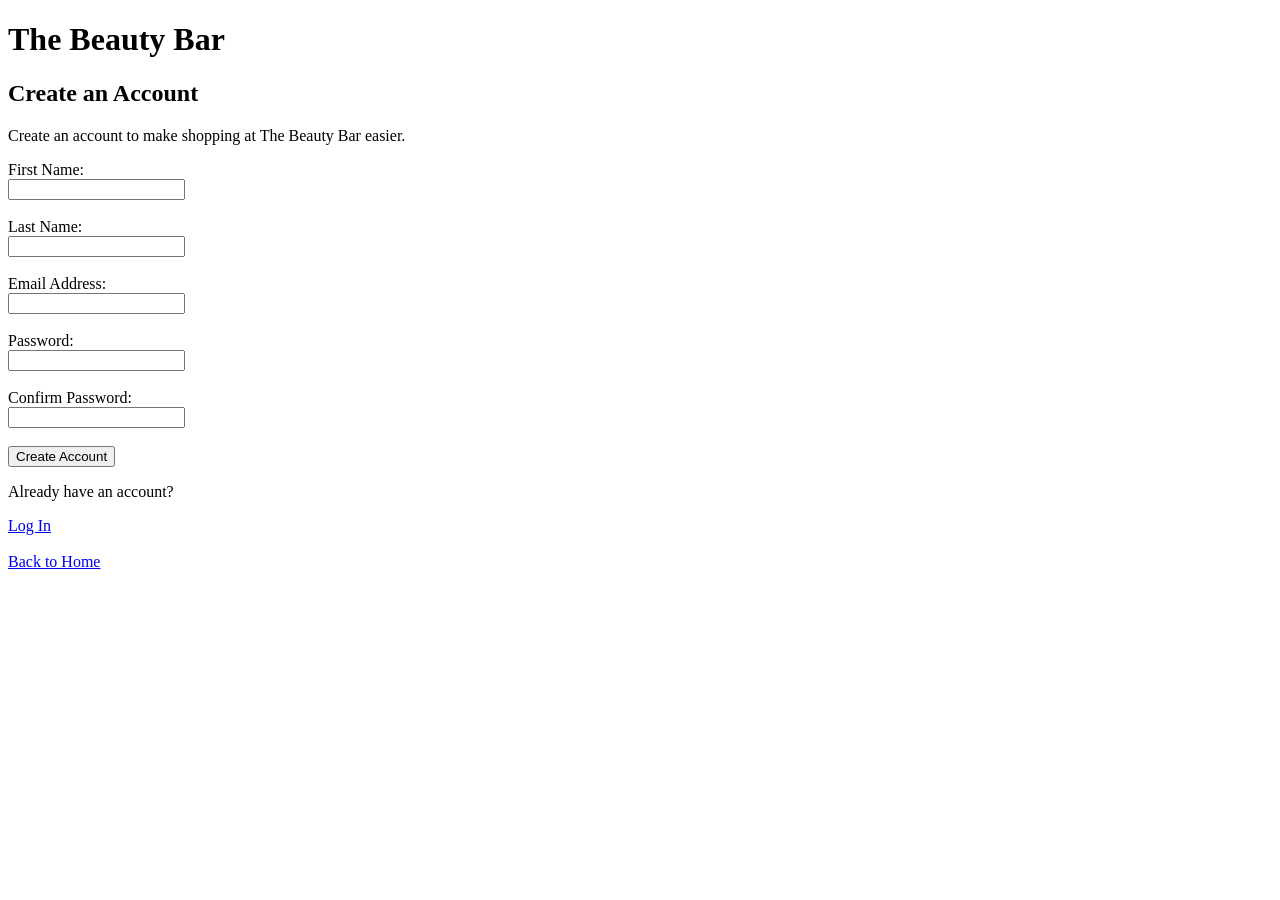
==== account.html @ bbb2ccdd "Add files via upload" ====
<!DOCTYPE html>
<html>
<head>
    <title>The Beauty Bar - Create Account</title>
</head>
<body>
    <h1>The Beauty Bar</h1>
    <h2>Create an Account</h2>
    <p>Create an account to make shopping at The Beauty Bar easier.</p>
    <form>
        <label for="firstName">First Name:</label>
        <br>
        <input type="text" id="firstName" name="firstName" required>
        <br><br>
        <label for="lastName">Last Name:</label>
        <br>
        <input type="text" id="lastName" name="lastName" required>
        <br><br>
        <label for="email">Email Address:</label>
        <br>
        <input type="email" id="email" name="email" required>
        <br><br>
        <label for="password">Password:</label>
        <br>
        <input type="password" id="password" name="password" required>
        <br><br>
        <label for="confirmPassword">Confirm Password:</label>
        <br>
        <input type="password" id="confirmPassword" name="confirmPassword" required>
        <br><br>
        <input type="submit" value="Create Account">
    </form>
    <p>Already have an account?</p>
    <a href="login.html">Log In</a>
    <br><br>
    <a href="home.html">Back to Home</a>
</body>
</html>
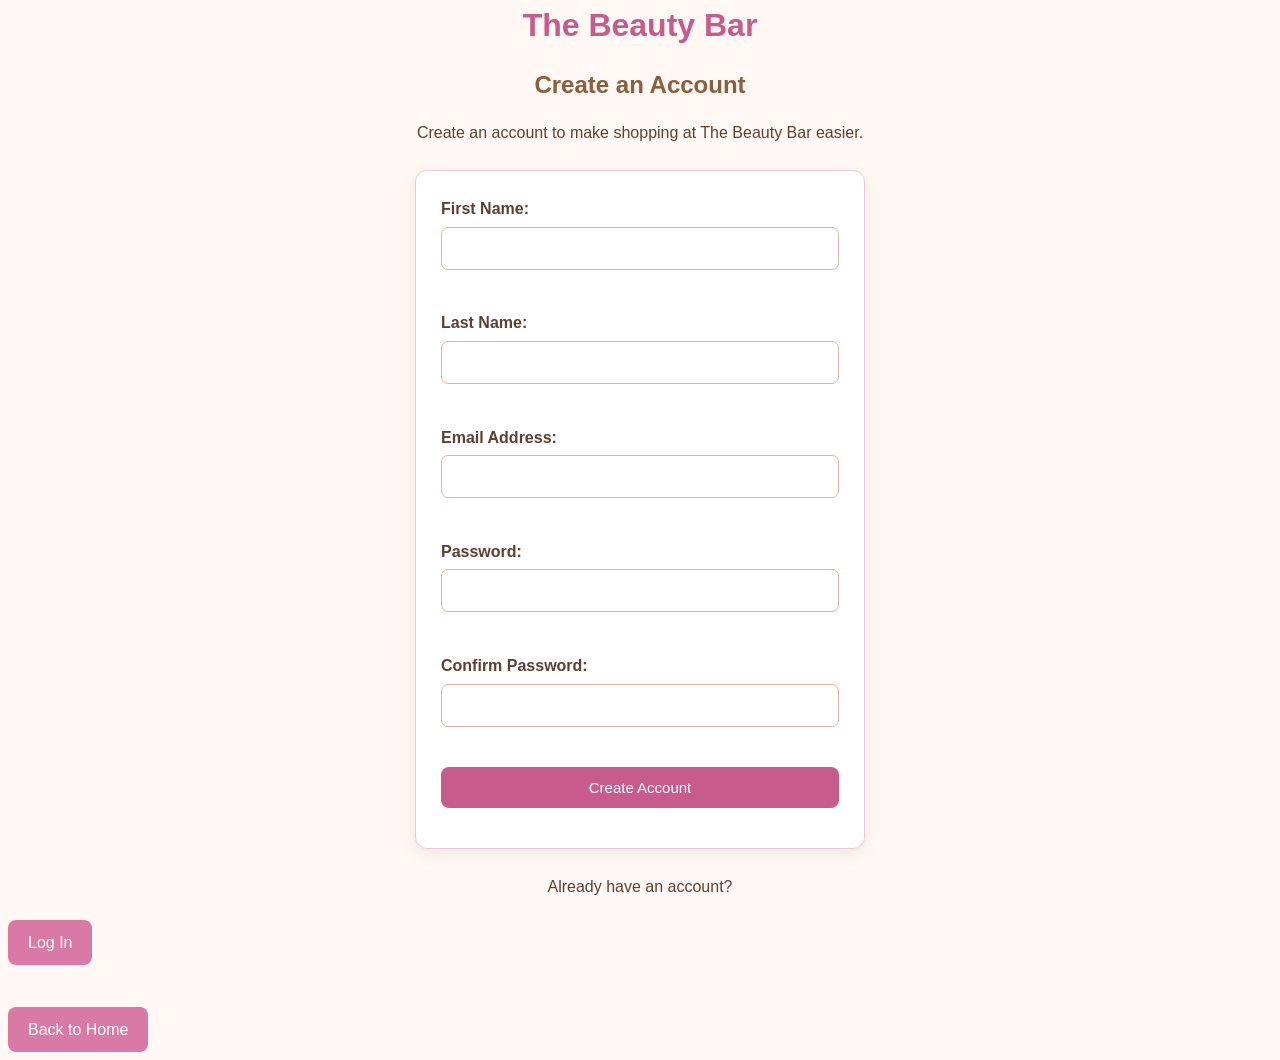
==== commit 5c507cff: "Add files via upload" ====
--- a/account.html
+++ b/account.html
@@ -2,6 +2,8 @@
 <html>
 <head>
     <title>The Beauty Bar - Create Account</title>
+    <link rel="stylesheet" href="style.css">
+     <script src="script.js" defer></script>
 </head>
 <body>
     <h1>The Beauty Bar</h1>
--- a/style.css
+++ b/style.css
@@ -0,0 +1,434 @@
+* {
+    margin: 0;
+    padding: 0;
+    box-sizing: border-box;
+}
+
+body {
+    font-family: Arial, sans-serif;
+    background-color: #FFF8F5;
+    color: #5C4033;
+    line-height: 1.6;
+    padding: 25px;
+}
+
+header {
+    text-align: center;
+    padding: 20px;
+}
+
+h1 {
+    color: #C75B8B;
+    text-align: center;
+    margin-bottom: 15px;
+}
+
+h2 {
+    color: #8B5E3C;
+    margin-bottom: 15px;
+}
+
+h3 {
+    color: #C75B8B;
+    margin-bottom: 10px;
+}
+
+p {
+    margin-bottom: 12px;
+}
+
+.logo {
+    text-align: center;
+    margin: 20px auto;
+}
+
+.site-logo {
+    width: 150px;
+    max-width: 100%;
+    height: auto;
+    border-radius: 12px;
+}
+
+nav {
+    display: flex;
+    justify-content: center;
+    align-items: center;
+    flex-wrap: wrap;
+    gap: 12px;
+    margin: 25px auto;
+}
+
+nav a,
+.home-button,
+a.button {
+    display: inline-block;
+    background-color: #D979A5;
+    color: white;
+    text-decoration: none;
+    padding: 10px 18px;
+    border-radius: 8px;
+    transition: background-color 0.3s;
+}
+
+nav a:hover,
+.home-button:hover,
+a.button:hover {
+    background-color: #8B5E3C;
+}
+
+form {
+    max-width: 450px;
+    margin: 25px auto;
+    padding: 25px;
+    background-color: #FFFFFF;
+    border: 1px solid #E8C9D6;
+    border-radius: 12px;
+    box-shadow: 0 4px 15px rgba(92, 64, 51, 0.1);
+}
+
+label {
+    display: inline-block;
+    margin-bottom: 5px;
+    font-weight: bold;
+    color: #5C4033;
+}
+
+input,
+select {
+    width: 100%;
+    padding: 12px;
+    margin-bottom: 15px;
+    border: 1px solid #D8B7A6;
+    border-radius: 7px;
+    font-size: 15px;
+}
+
+input:focus,
+select:focus {
+    outline: 2px solid #D979A5;
+    border-color: #C75B8B;
+}
+
+input[type="submit"],
+button {
+    background-color: #C75B8B;
+    color: white;
+    border: none;
+    padding: 12px 20px;
+    border-radius: 8px;
+    cursor: pointer;
+    font-size: 15px;
+}
+
+input[type="submit"]:hover,
+button:hover {
+    background-color: #8B5E3C;
+}
+
+body > p,
+body > h2 {
+    text-align: center;
+}
+
+body > a {
+    margin: 10px 0;
+}
+
+.services {
+    display: inline-block;
+    vertical-align: top;
+    width: 30%;
+    min-width: 220px;
+    margin: 1%;
+    padding: 15px;
+    background-color: #FFFFFF;
+    border: 1px solid #E8C9D6;
+    border-radius: 12px;
+    text-align: center;
+    box-shadow: 0 4px 12px rgba(92, 64, 51, 0.1);
+}
+
+.services img {
+    width: 100%;
+    height: 220px;
+    object-fit: cover;
+    border-radius: 8px;
+}
+
+.services h3 {
+    margin-top: 12px;
+}
+
+.Contact-item {
+    display: flex;
+    align-items: flex-start;
+    gap: 15px;
+    max-width: 500px;
+    margin: 18px auto;
+    padding: 18px;
+    background-color: #FFFFFF;
+    border: 1px solid #E8C9D6;
+    border-radius: 10px;
+    box-shadow: 0 3px 10px rgba(92, 64, 51, 0.08);
+}
+
+.Contact-item i {
+    color: #C75B8B;
+    font-size: 22px;
+}
+
+.Contact-item p {
+    overflow-wrap: anywhere;
+}
+
+body > p {
+    max-width: 650px;
+    margin: 12px auto;
+}
+
+footer {
+    text-align: center;
+    margin-top: 35px;
+    padding: 20px;
+    color: #8B5E3C;
+}
+
+.message {
+    max-width: 450px;
+    margin: 15px auto;
+    padding: 12px;
+    border-radius: 8px;
+    background-color: #FBE5EF;
+    color: #5C4033;
+    text-align: center;
+}
+
+.fee-list {
+    max-width: 650px;
+    margin: 25px auto;
+    padding: 25px;
+    background-color: #FFFFFF;
+    border: 1px solid #E8C9D6;
+    border-radius: 12px;
+    box-shadow: 0 4px 15px rgba(92, 64, 51, 0.1);
+}
+
+.fee-list p {
+    padding: 8px;
+    border-bottom: 1px solid #E8C9D6;
+}
+
+@media (max-width: 600px) {
+    body {
+        padding: 15px;
+    }
+
+    nav {
+        flex-direction: column;
+    }
+
+    nav a {
+        width: 100%;
+        max-width: 300px;
+        text-align: center;
+    }
+
+    .services {
+        display: block;
+        width: 100%;
+        margin: 20px auto;
+    }
+
+    .services img {
+        height: auto;
+    }
+
+    form {
+        padding: 18px;
+    }
+}
+
+
+body > a,
+form + p + a,
+form ~ a {
+    display: inline-block;
+    background-color: #D979A5;
+    color: white;
+    text-decoration: none;
+    padding: 10px 20px;
+    margin: 8px;
+    border-radius: 8px;
+    transition: background-color 0.3s;
+}
+
+
+body > a:hover,
+form + p + a:hover,
+form ~ a:hover {
+    background-color: #8B5E3C;
+    color: white;
+}
+
+
+a {
+    transition: 0.3s;
+}
+.welcome-section {
+    max-width: 1100px;
+    margin: 30px auto;
+    padding: 30px;
+    background: linear-gradient(135deg, #fff0f5, #ffffff);
+    border-radius: 20px;
+}
+
+.welcome-text {
+    max-width: 650px;
+    margin: 20px auto 40px;
+    text-align: center;
+}
+
+.welcome-text h2 {
+    font-size: 38px;
+    color: #8B5E3C;
+    margin: 15px 0;
+}
+
+.welcome-text h3 {
+    color: #C75B8B;
+}
+
+.welcome-label {
+    color: #C75B8B;
+    font-weight: bold;
+    letter-spacing: 3px;
+}
+
+.features {
+    display: grid;
+    grid-template-columns: repeat(4, 1fr);
+    gap: 18px;
+    margin: 35px 0;
+}
+
+.feature-card {
+    background: white;
+    border: 1px solid #E8C9D6;
+    padding: 22px 15px;
+    text-align: center;
+    border-radius: 15px;
+    transition: transform 0.3s, box-shadow 0.3s;
+}
+
+.feature-card:hover {
+    transform: translateY(-8px);
+    box-shadow: 0 8px 20px rgba(139, 94, 60, 0.15);
+}
+
+.about-section {
+    padding: 30px 10px;
+    text-align: center;
+    background: #FFF8F5;
+    border-radius: 15px;
+}
+
+.about-section h2 {
+    color: #8B5E3C;
+}
+
+@media (max-width: 700px) {
+    .features {
+        grid-template-columns: repeat(2, 1fr);
+    }
+
+    .welcome-text h2 {
+        font-size: 28px;
+    }
+}
+
+@media (max-width: 400px) {
+    .features {
+        grid-template-columns: 1fr;
+    }
+}
+
+
+@keyframes fadeIn {
+    from {
+        opacity: 0;
+        transform: translateY(20px);
+    }
+    to {
+        opacity: 1;
+        transform: translateY(0);
+    }
+}
+
+@keyframes float {
+    0%, 100% {
+        transform: translateY(0);
+    }
+    50% {
+        transform: translateY(-10px);
+    }
+}
+
+header,
+main,
+.services,
+.Contact-item,
+.fee-list,
+form {
+    animation: fadeIn 0.8s ease both;
+}
+
+nav a,
+.home-button,
+input[type="submit"],
+button {
+    transition: transform 0.3s ease, background-color 0.3s ease;
+}
+
+nav a:hover,
+.home-button:hover,
+input[type="submit"]:hover,
+button:hover {
+    transform: translateY(-3px) scale(1.03);
+}
+
+.site-logo {
+    animation: float 3s ease-in-out infinite;
+}
+
+@media (prefers-reduced-motion: reduce) {
+    *,
+    *::before,
+    *::after {
+        animation: none !important;
+        transition: none !important;
+    }
+}
+body {
+    margin: 0;
+    padding: 0;
+    min-height: 100vh;
+    background-image: url("resor/background.jpeg");
+    background-size: cover;
+    background-position: center;
+    background-repeat: no-repeat;
+    background-attachment: fixed;
+}
+
+.hero {
+    background: transparent;
+    width: 100%;
+    min-height: 100vh;
+}
+.hero img {
+    width: 100%;
+    max-width: 900px;
+    height: auto;
+    object-fit: cover;
+    display: block;
+    margin: auto;
+}
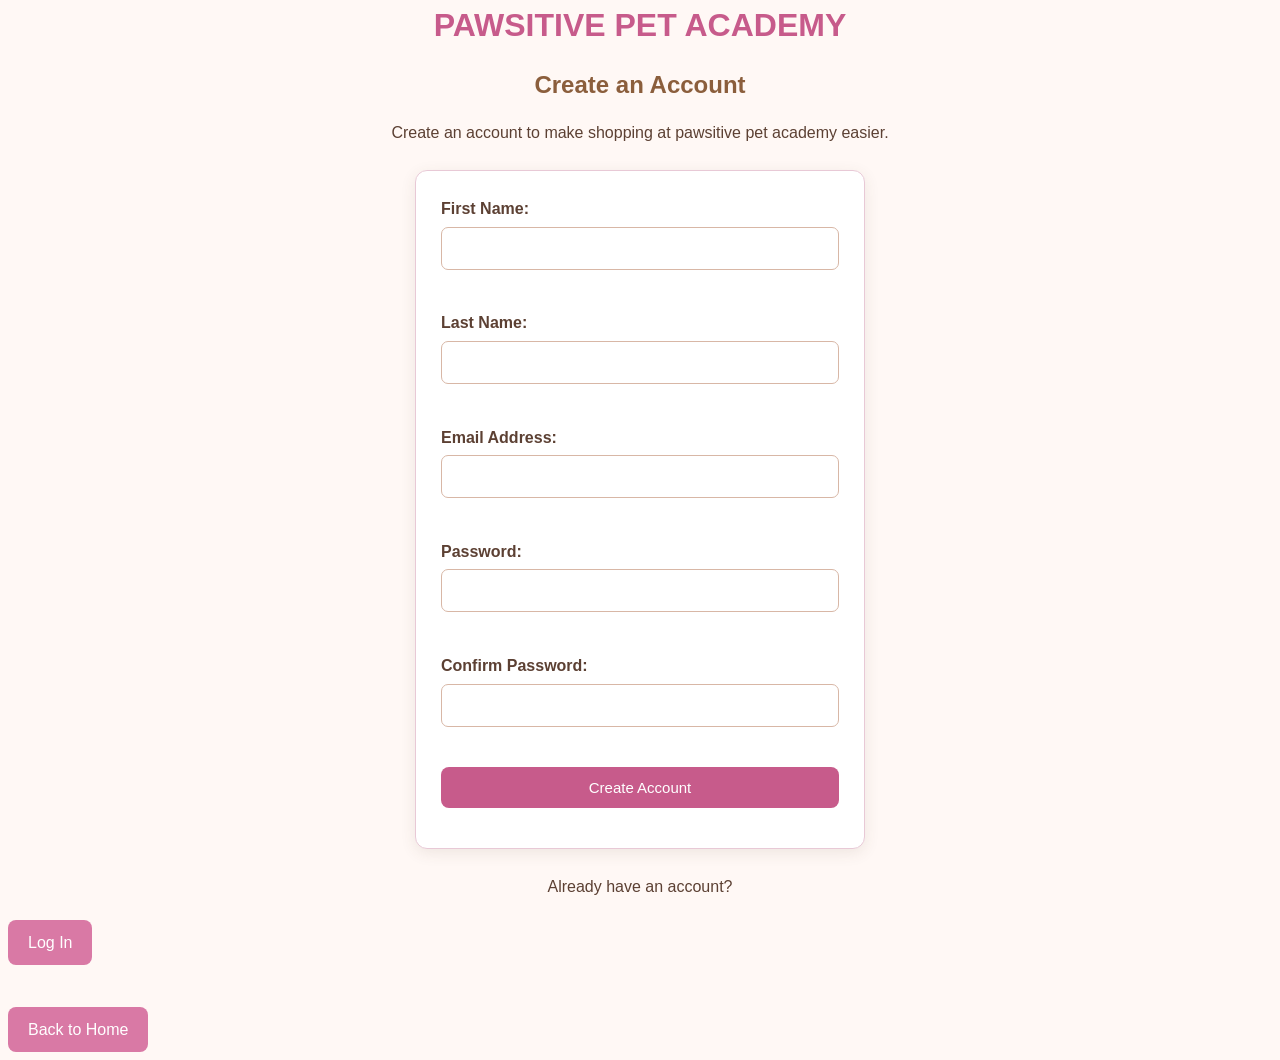
==== commit ba913741: "Add files via upload" ====
--- a/account.html
+++ b/account.html
@@ -1,14 +1,14 @@
 <!DOCTYPE html>
 <html>
 <head>
-    <title>The Beauty Bar - Create Account</title>
+    <title>PAWSITIVE PET ACADEMY - Create Account</title>
     <link rel="stylesheet" href="style.css">
      <script src="script.js" defer></script>
 </head>
 <body>
-    <h1>The Beauty Bar</h1>
+    <h1>PAWSITIVE PET ACADEMY</h1>
     <h2>Create an Account</h2>
-    <p>Create an account to make shopping at The Beauty Bar easier.</p>
+    <p>Create an account to make shopping at pawsitive pet academy easier.</p>
     <form>
         <label for="firstName">First Name:</label>
         <br>
@@ -35,6 +35,6 @@
     <p>Already have an account?</p>
     <a href="login.html">Log In</a>
     <br><br>
-    <a href="home.html">Back to Home</a>
+    <a href="index.html">Back to Home</a>
 </body>
 </html>
